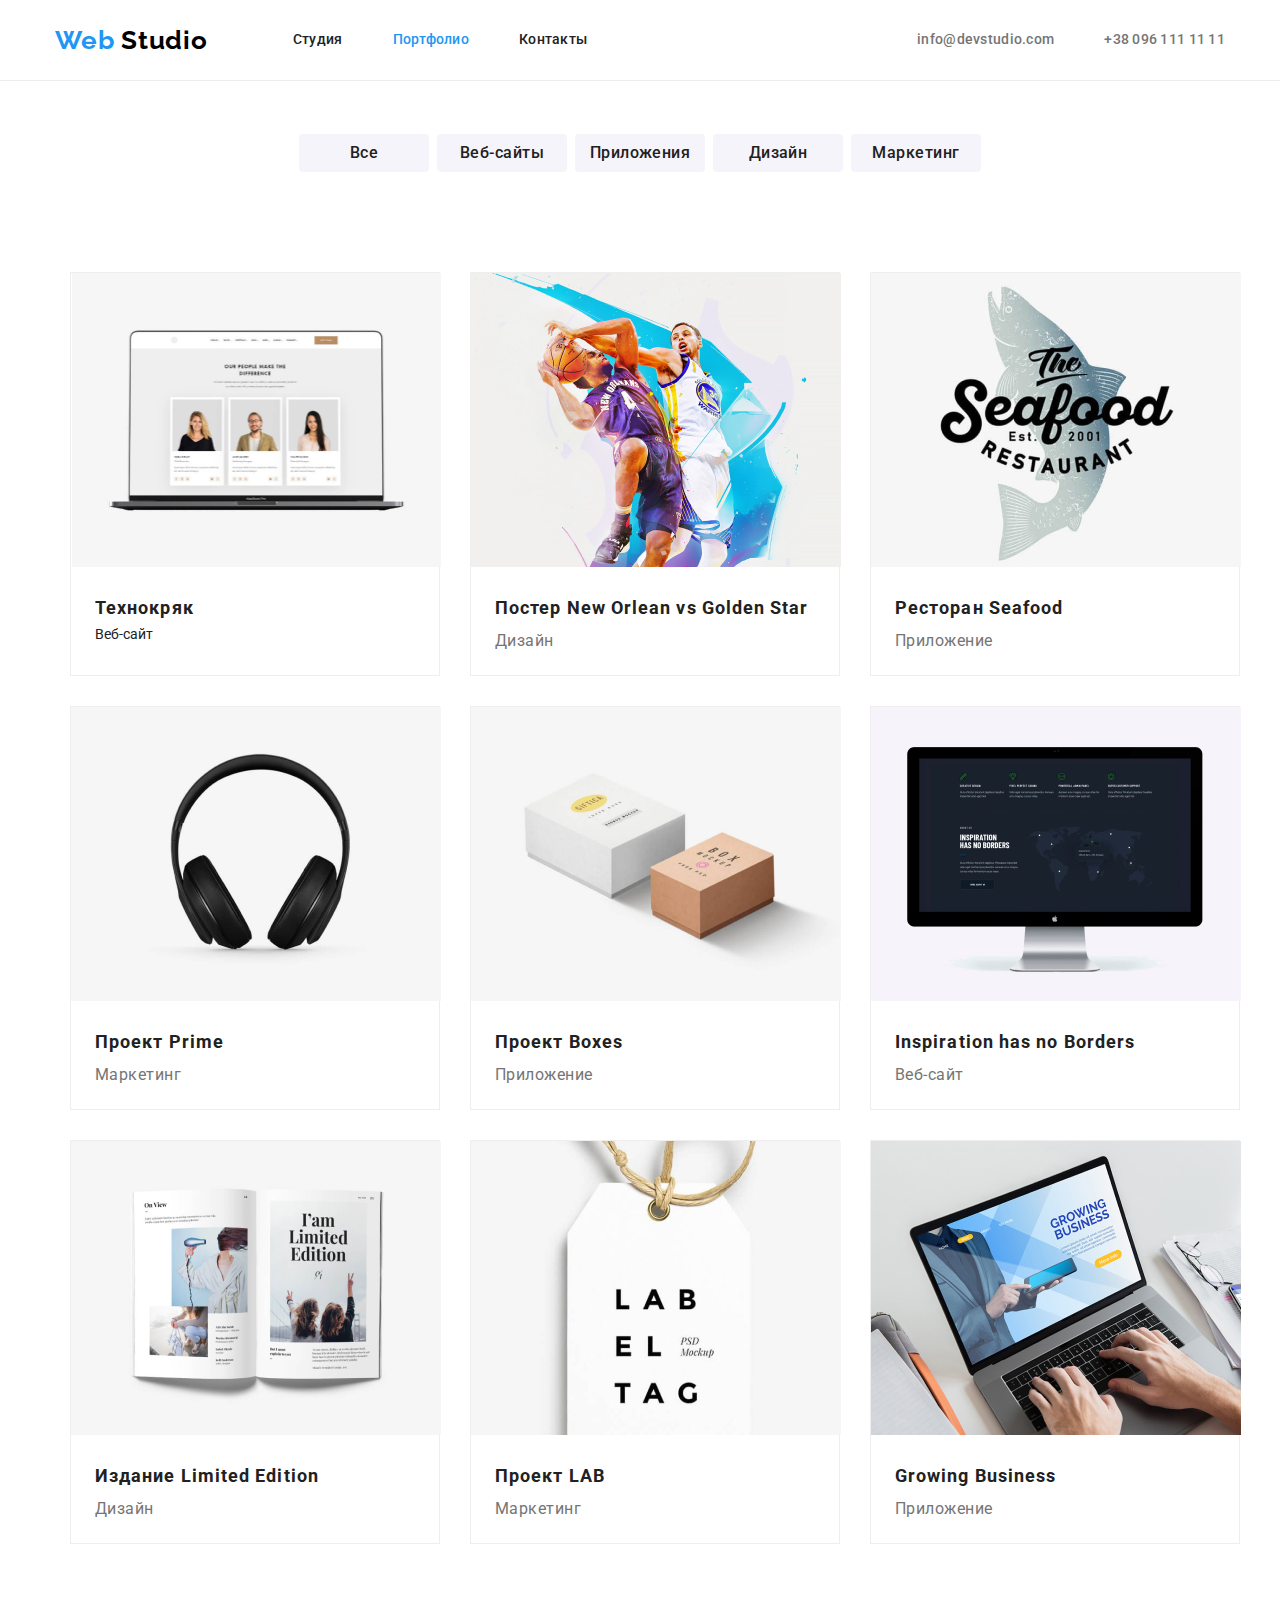
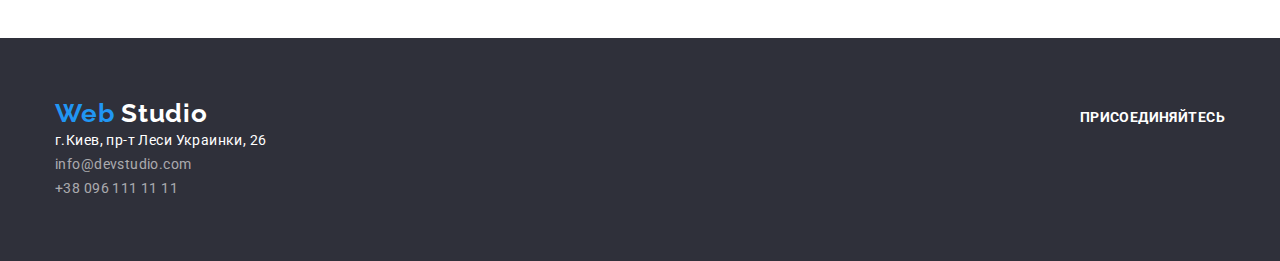
==== portfolio.html @ 9e7cd4e0 "Добавлены папки с картинками и стилями, документы нтмл, портфолио" ====
<!DOCTYPE html>
<html lang="ru">
  <head>
    <meta charset="UTF-8" />
    <meta name="viewport" content="width=device-width, initial-scale=1.0" />
    <title>Портфолио</title>
    <link
      href="https://fonts.googleapis.com/css2?family=Raleway:wght@700&family=Roboto:wght@400;500;700;900&display=swap"
      rel="stylesheet"
    />
    <link rel="stylesheet" href="./css/normalize.css" />
    <link rel="stylesheet" href="./css/styles.css" />
  </head>

  <body>
    <header class="section hedder-portfolio">
      <div class="container">
        <nav class="navigation">
          <a class="logo link" href="./index.html" aria-label="Логотип"
            ><span class="logo-element">Web</span> Studio</a
          >

          <ul class="navigation-list list">
            <li class="navigation-list-item">
              <a class="navigation-list-link link" href="index.html">Студия</a>
            </li>
            <li class="navigation-list-item">
              <a href="portfolio.html" class="navigation-list-link link current"
                >Портфолио</a
              >
            </li>
            <li class="navigation-list-item">
              <a class="navigation-list-link link" href="">Контакты</a>
            </li>
          </ul>
        </nav>
        <div class="hedder-utils">
          <address class="hedder-address-list link">
            <ul class="contact-list list">
              <li class="contact-list-item">
                <a class="contact-list-item-link link" href="info@devstudio.com"
                  >info@devstudio.com</a
                >
              </li>
              <li>
                <a class="contact-list-item-link link" href="tel:+380961111111"
                  >+38 096 111 11 11</a
                >
              </li>
            </ul>
          </address>
        </div>
      </div>
    </header>

    <main class="section">
      <!-------PORTFOLIO------>
      <section class="container main">
        <h2 hidden>Меню галереи</h2>
        <!---buttons--->
        <ul class="gallery-btn list">
          <li class="gallery-btn-items">
            <button class="gallery-btn-items-name" type="button">Все</button>
          </li>
          <li class="gallery-btn-items">
            <button class="gallery-btn-items-name" type="button">
              Веб-сайты
            </button>
          </li>
          <li class="gallery-btn-items">
            <button class="gallery-btn-items-name" type="button">
              Приложения
            </button>
          </li>
          <li class="gallery-btn-items">
            <button class="gallery-btn-items-name" type="button">Дизайн</button>
          </li>
          <li class="gallery-btn-items">
            <button class="gallery-btn-items-name" type="button">
              Маркетинг
            </button>
          </li>
        </ul>

        <!------GALLERY-------->
        <h1 class="projects" hidden>Галерея работ</h1>
        <!--<div class="container portfolio">-->
        <ul class="projects-list-container list">
          <li class="projects-list-item">
            <a class="projects-list-item-unit">
              <img
                class="progects-list-img"
                src="images/texnokriak.jpg"
                alt="Технокряк"
                width="370"
                height="294"
              />
              <div class="card">
                <h3 class="portfolio-subtitle">Технокряк</h3>
                <p class="portfolio-text" hidden>
                  Технокряк это современная площадка распространения
                  коронавируса. Компании используют эту платформу для цифрового
                  шпионажа и атак на защищённые сервера конкурентов
                </p>
                <p>Веб-сайт</p>
              </div>
            </a>
          </li>
          <li class="projects-list-item">
            <a class="projects-list-item-unit">
              <img
                class="progects-list-img"
                src="images/img.jpg"
                alt="постер спорт"
                width="370"
                height="294"
              />
              <div class="card">
                <h3 class="portfolio-subtitle">
                  Постер New Orlean vs Golden Star
                </h3>
                <p class="portfolio-text">Дизайн</p>
              </div>
            </a>
          </li>
          <li class="projects-list-item">
            <a class="projects-list-item-unit">
              <img
                class="progects-list-img"
                src="images/img1.jpg"
                alt="ресторан"
                width="370"
                height="294"
              />
              <div class="card">
                <h3 class="portfolio-subtitle">Ресторан Seafood</h3>
                <p class="portfolio-text">Приложение</p>
              </div>
            </a>
          </li>
          <li class="projects-list-item">
            <a class="projects-list-item-unit">
              <img
                class="progects-list-img"
                src="images/img2.jpg"
                alt="маркетинг"
                width="370"
                height="294"
              />
              <div class="card">
                <h3 class="portfolio-subtitle">Проект Prime</h3>
                <p class="portfolio-text">Маркетинг</p>
              </div>
            </a>
          </li>
          <li class="projects-list-item">
            <a class="projects-list-item-unit">
              <img
                class="progects-list-img"
                src="images/img3.jpg"
                alt="проект"
                width="370"
                height="294"
              />
              <div class="card">
                <h3 class="portfolio-subtitle">Проект Boxes</h3>
                <p class="portfolio-text">Приложение</p>
              </div>
            </a>
          </li>
          <li class="projects-list-item">
            <a class="projects-list-item-unit">
              <img
                class="progects-list-img"
                src="images/img4.jpg"
                alt="сайт"
                width="370"
                height="294"
              />
              <div class="card">
                <h3 class="portfolio-subtitle">Inspiration has no Borders</h3>
                <p class="portfolio-text">Веб-сайт</p>
              </div>
            </a>
          </li>
          <li class="projects-list-item">
            <a class="projects-list-item-unit">
              <img
                class="progects-list-img"
                src="images/img5.jpg"
                alt="книги"
                width="370"
                height="294"
              />
              <div class="card">
                <h3 class="portfolio-subtitle">Издание Limited Edition</h3>
                <p class="portfolio-text">Дизайн</p>
              </div>
            </a>
          </li>
          <li class="projects-list-item">
            <a class="projects-list-item-unit">
              <img
                class="progects-list-img"
                src="images/img6.jpg"
                alt="сайт"
                width="370"
                height="294"
              />
              <div class="card">
                <h3 class="portfolio-subtitle">Проект LAB</h3>
                <p class="portfolio-text">Маркетинг</p>
              </div>
            </a>
          </li>

          <li class="projects-list-item">
            <a class="projects-list-item-unit">
              <img
                class="progects-list-img"
                src="images/img7.jpg"
                alt="приложение"
                width="370"
                height="294"
              />
              <div class="card">
                <h3 class="portfolio-subtitle" lang="en">Growing Business</h3>
                <p class="portfolio-text">Приложение</p>
              </div>
            </a>
          </li>
        </ul>
        <!--</div>-->
      </section>
    </main>
    <!--Футтер-->
    <footer class="section footer">
      <div class="container footer">
        <div class="logo-footer">
          <a href="./index.html" class="logo-footer link"
            ><span class="logo-element">Web</span> Studio</a
          >

          <address>
            <ul class="list">
              <li>
                <a
                  class="footer-address list link"
                  href="https://goo.gl/maps/Evo48fE7rR9R8uGQ9"
                  target="_blank"
                  >г.Киев, пр-т Леси Украинки, 26</a
                >
              </li>

              <li>
                <a
                  class="footer-address-contact list link"
                  href="info@devstudio.com"
                  >info@devstudio.com</a
                >
              </li>

              <li>
                <a
                  class="footer-address-contact list link"
                  href="tel:+380961111111"
                  >+38 096 111 11 11</a
                >
              </li>
            </ul>
          </address>
        </div>
        <div>
          <b class="social-link">присоединяйтесь</b>
          <ul class="social-link-list link list">
            <li>
              <a href="" aria-label="иконка инстаграма"> </a>
            </li>
            <li>
              <a href="" aria-label="иконка твиттера"> </a>
            </li>
            <li>
              <a href="" aria-label="иконка фейсбука"> </a>
            </li>
            <li>
              <a href="" aria-label="иконка ликедина"> </a>
            </li>
          </ul>
        </div>
      </div>
    </footer>
  </body>
</html>
---- css/styles.css ----
:root {
  --main-font: 'Roboto', sans-serif;
  --secondery-font: 'Raleway', sans-serif;
  --title-light-theme-color: #212121;
  --title-dark-theme-color: #ffffff;
  --title-secondery-color: #757575;
  --accent-color: #2196f3;
}
html {
  box-sizing: border-box;
}
*,
*::before,
*::after {
  box-sizing: inherit;
  margin: 0px;
  padding: 0px;
}
body {
  background-color: var(--title-dark-theme-color);
  font-family: var(--main-font);
  font-style: normal;
  font-size: 14px;
  color: var(--title-light-theme-color);
}
.section {
  display: block;
  width: 100%;
  align-items: center;
}
.container {
  display: flex;
  width: 1200px;
  padding-left: 15px;
  padding-right: 15px;
  margin-left: auto;
  margin-right: auto;
  justify-content: space-between;
}

/* HEDDER */

.hedder {
  display: flex;
  align-items: center;
}
.hedder-utils {
  display: flex;
  align-items: center;
  justify-content: center;
}
.navigation {
  display: flex;
  align-items: center;
  margin-left: 0;
  margin-right: 0;
}
.navigation-list-link {
  padding-top: 32px;
  padding-bottom: 32px;
}
.logo {
  margin-right: 85px;
}
.navigation-list {
  display: flex;
  align-items: center;
}
.navigation-list-item:not(:last-child) {
  margin-right: 50px;
  align-items: center;
}
.logo.link {
  font-family: var(--secondery-font);
  font-style: normal;
  font-weight: 700;
  font-size: 26px;
  line-height: 1.19;
  /* identical to box height */
  letter-spacing: 0.03em;
  color: #000000;
}
.logo-element {
  font-family: var(--secondery-font);
  font-style: normal;
  font-weight: 700;
  font-size: 26px;
  line-height: 1.19;
  /* identical to box height */

  letter-spacing: 0.03em;
  color: var(--accent-color);
}
.navigation-list-link {
  font-weight: 500;
  font-size: 14px;
  line-height: 1.14;
  letter-spacing: 0.02em;
  color: var(--title-light-theme-color);
}
.navigation-list-link.current,
.navigation-list-link:hover,
.navigation-list-link:focus {
  color: var(--accent-color);
}
.link {
  text-decoration: none;
  display: block;
}
.list {
  list-style: none;
  padding: 0px;
  margin: 0px;
}

.contact-list-item-link {
  font-style: normal;
  font-weight: 500;
  font-size: 14px;
  line-height: 1.14;
  letter-spacing: 0.02em;

  color: var(--title-secondery-color);
}

.contact-list-item-link:hover,
.contact-list-item-link:focus {
  color: var(--accent-color);
}
.contact-list {
  display: flex;
  align-items: center;
  margin: 0;
  padding: 0;
}
.contact-list-item:not(:last-child) {
  margin-right: 50px;
}

/* HERRO SECTION */
.h1 {
  margin: 0;
}
.section-hero {
  display: block;
}
.main-hero-slider {
  display: block;
  background-color: rgba(47, 48, 58, 0.8);
  max-width: 100%;
  height: 600px;
  padding-top: 200px;
  padding-bottom: 200px;
  margin-left: 0;
  margin-right: 0;
}
.modal-btn {
  display: block;
  margin-left: auto;
  margin-right: auto;
  font-family: var(--main-font);
  font-weight: 700;
  font-size: 16px;
  line-height: 1.88;
  /* identical to box height, or 187% */
  align-items: center;
  text-align: center;
  letter-spacing: 0.06em;
  color: var(--title-dark-theme-color);
  background-color: var(--accent-color);
  width: 200px;
  height: 50px;
  background: #2196f3;
  box-shadow: 0px 4px 4px rgba(0, 0, 0, 0.15);
  border-radius: 4px;
}

.hero {
  display: block;
  margin-left: auto;
  margin-right: auto;
  margin-bottom: 30px;
  margin-top: 0px;
  width: 696px;
  height: 120px;
  text-align: center;
  font-weight: 900;
  font-size: 44px;
  line-height: 1.36;
  /* or 136% */
  letter-spacing: 0.06em;
  text-transform: uppercase;
  color: var(--title-dark-theme-color);
}

/* DESCRIPTION */
.container.main {
  display: flex;
  flex-direction: column;
}
.section.main {
  display: block;
  padding-top: 94px;
  padding-bottom: 94px;
}
.title-3 {
  display: inline-block;
  margin-bottom: 10px;
}
.title {
  font-weight: 700;
  font-size: 36px;
  line-height: 1.17;
  text-align: center;
  letter-spacing: 0.03em;
  color: var(--title-light-theme-color);
  margin-bottom: 50px;
  flex-wrap: wrap;
}
/*proverit class nije!!!!!!!!*/
.subtitle {
  display: flex;
  align-items: center;
  padding-top: 0px;
  padding-bottom: 0px;
}
.subtitle-work {
  display: flex;
}
.subtitle-work-item:not(:last-child) {
  margin-right: 30px;
}

.subtitle-work-item {
  display: block;
  background: #f5f4fa;
  border-radius: 4px;
}
.subtitle-box {
  display: flex;
  justify-content: center;
  align-items: center;
  width: 270px;
  height: 120px;
  background: #f5f4fa;
  border-radius: 4px;
  margin-right: 0px;
  margin-left: 0px;
  margin-bottom: 30px;
}
.img.displayed {
  display: block;
  width: 65.32px;
  height: 70px;
  margin: 0px;
}
.subtitle-work-h {
  font-weight: 700;
  font-size: 14px;
  line-height: 1.14;
  text-align: center;
  letter-spacing: 0.03em;
  text-transform: uppercase;
  color: var(--title-dark-theme-color);
}

.section-subtitle {
  padding-top: 94px;
  padding-bottom: 0px;
}
.section.team {
  padding-top: 94px;
  padding-bottom: 94px;
  background-color: #f5f4fa;
}
.container-team {
  display: flex;
  align-items: center;
}
.team {
  display: flex;
}
.team-mmbr {
  display: flex;
  flex-direction: column;
  box-shadow: 0px 1px 3px rgba(0, 0, 0, 0.12), 0px 1px 1px rgba(0, 0, 0, 0.14),
    0px 2px 1px rgba(0, 0, 0, 0.2);
  border-radius: 0px 0px 4px 4px;
}
.team-mmbr:not(:last-child) {
  margin-right: 30px;
}
.team-card {
  display: flex;
  flex-direction: column;
  padding-top: 30px;
  padding-bottom: 24px;
  background-color: var(--title-dark-theme-color);
}
.team-title {
  display: block;
  text-align: center;
  margin-bottom: 10px;
  font-weight: 500;
  font-size: 16px;
  line-height: 1.19;
  /* identical to box height */
  text-align: center;
  letter-spacing: 0.03em;
  color: var(--title-light-theme-color);
}
.team-subtitle {
  display: block;
  text-align: center;
  margin-bottom: 16px;
  font-weight: 400;
  font-size: 14px;
  line-height: 1.71;
  /* or 171% */
  letter-spacing: 0.03em;
  text-transform: none;
  color: var(--title-secondery-color);
}
.social-links {
  display: flex;
  align-items: center;
}

.team-subtitle {
  font-weight: 400;
  font-size: 16px;
  line-height: 1.19;
  /* identical to box height */
  text-align: center;
  letter-spacing: 0.03em;
  color: var(--title-secondery-color);
}
/* OUR CLIENT */
.client {
  display: flex;
  width: 1200px;
  padding-left: 15px;
  padding-right: 15px;
  margin-left: auto;
  margin-right: auto;
  justify-content: space-between;
}
/*.client-mark:hover,
.client-mark:focus {
  color: var(--accent-color);
}*/
.client-mark:not(:last-child) {
  margin-right: 30px;
}
.client-mark {
  display: flex;
  width: 170px;
  height: 90px;
  justify-content: center;
  align-items: center;
  border: 1px solid #afb1b8;
  border-radius: 4px;
}

/* Footter */
.section.footer {
  background-color: #2f303a;
}
.container.footer {
  padding-top: 60px;
  padding-bottom: 60px;
  align-items: baseline;
}
.logo-footer {
  font-family: var(--secondery-font);
  font-style: normal;
  font-weight: 700;
  font-size: 26px;
  line-height: 1.19;
  /* identical to box height */
  letter-spacing: 0.03em;
  color: var(--title-dark-theme-color);
}
.footer-address {
  font-family: var(--main-font);
  font-style: normal;
  font-weight: 400;
  font-size: 14px;
  line-height: 1.71;
  /* or 171% */
  letter-spacing: 0.03em;
  color: var(--title-dark-theme-color);
}
.footer-address-contact {
  font-family: var(--main-font);
  font-style: normal;
  font-weight: 400;
  font-size: 14px;
  line-height: 1.71;
  /* or 171% */
  letter-spacing: 0.03em;
  color: rgba(255, 255, 255, 0.6);
}
.social-link {
  font-family: var(--main-font);
  font-style: normal;
  font-weight: 700;
  font-size: 14px;
  line-height: 1.14;
  letter-spacing: 0.03em;
  text-transform: uppercase;
  color: var(--title-dark-theme-color);
}
/*-----------------------------------------------*/
/* ----------PORTFOLIO PAGE-----------*/
/*----MAIN----*/
.section.hedder-portfolio {
  border-bottom: 1px solid #ececec;
  margin-bottom: 53px;
}

.gallery-btn {
  display: flex;
  justify-content: center;
  align-items: center;
  padding-bottom: 50px;
}

.gallery-btn-items-name {
  display: block;
  margin-bottom: 50px;
  width: 130px;
  height: 38px;
  background: #f5f4fa;
  border-radius: 4px;
  border: 0px;
  font-weight: 500;
  font-size: 16px;
  line-height: 1.63;
  /* identical to box height, or 162% */
  text-align: center;
  letter-spacing: 0.03em;
  color: var(--title-light-theme-color);
}
.gallery-btn-items:not(:last-child) {
  margin-right: 8px;
}
.gallery-btn-items-name:hover,
.gallery-btn-items-name:focus {
  color: var(--title-dark-theme-color);
  background-color: var(--accent-color);
}
/*GALARY PORTFOLIO*/

.projects-list-container {
  display: flex;
  width: 1200px;
  padding-left: 15px;
  padding-right: 15px;
  padding-bottom: 94px;
  margin-left: auto;
  margin-right: auto;
  flex-wrap: wrap;
  /*formyla/3*/
}
.projects-list-item :hover,
.projects-list-item:focus {
  box-shadow: 0px 1px 1px rgba(0, 0, 0, 0.12), 0px 4px 4px rgba(0, 0, 0, 0.06),
    1px 4px 6px rgba(0, 0, 0, 0.16);
}
.projects-list-item {
  display: block;
  width: 370px;
  margin-right: 30px;
  margin-bottom: 30px;
  /*width: 370px;*/
  height: 404px;
  background: var(--title-dark-theme-color);
  border: 1px solid #eeeeee;
}
.projects-list-item:nth-last-child(-n + 3) {
  margin-bottom: 0px;
}
.projects-list-item:nth-child(3n) {
  margin-right: 0px;
}
.projects-list-item-unit {
  display: block;
}
.card {
  display: block;
  padding-right: 24px;
  padding-bottom: 20px;
  padding-left: 24px;
  padding-top: 20px;
}
.progects-list-img {
  display: inline-block;
  margin-right: 0px;
}
.portfolio-subtitle {
  display: block;
  font-weight: 700;
  font-size: 18px;
  line-height: 2;
  /* identical to box height, or 200% */
  letter-spacing: 0.06em;
  color: var(--title-light-theme-color);
}
.portfolio-text {
  font-weight: 400;
  font-size: 16px;
  line-height: 1.88;
  /* identical to box height, or 187% */
  letter-spacing: 0.03em;
  color: var(--title-secondery-color);
}
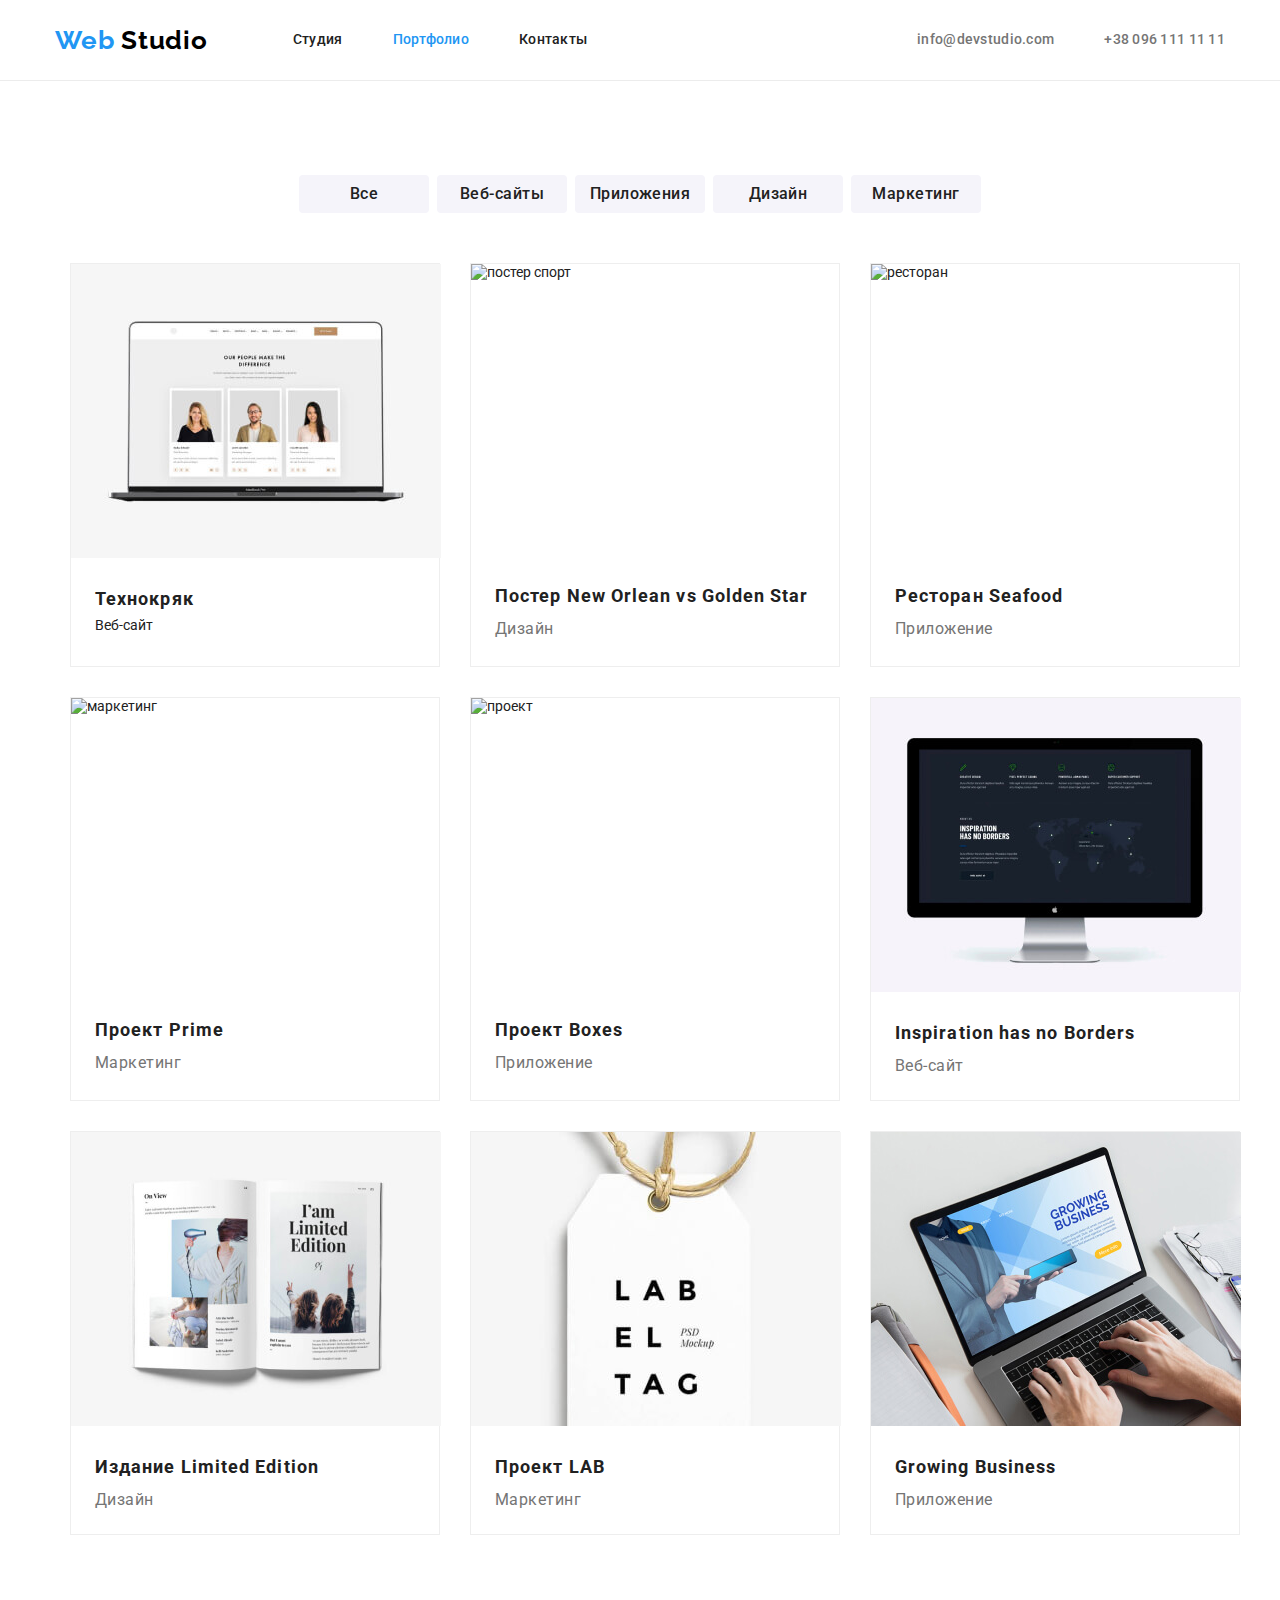
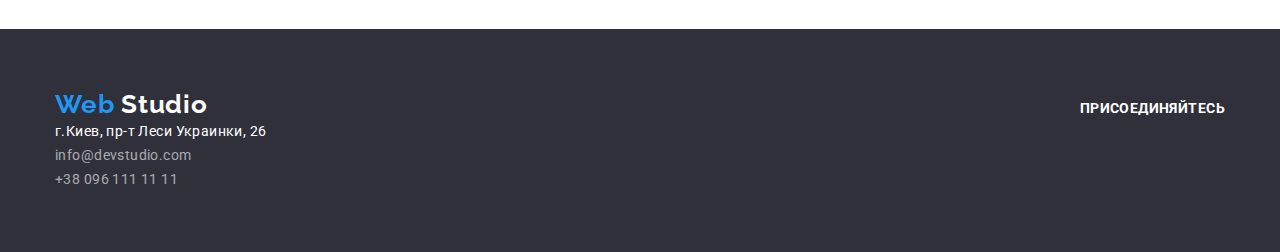
==== commit b4120e96: "Добавлен спрайтсвг" ====
--- a/portfolio.html
+++ b/portfolio.html
@@ -90,7 +90,7 @@
             <a class="projects-list-item-unit">
               <img
                 class="progects-list-img"
-                src="images/texnokriak.jpg"
+                src="images/img8.jpg"
                 alt="Технокряк"
                 width="370"
                 height="294"
@@ -110,7 +110,7 @@
             <a class="projects-list-item-unit">
               <img
                 class="progects-list-img"
-                src="images/img.jpg"
+                src="images/img7.jpg"
                 alt="постер спорт"
                 width="370"
                 height="294"
@@ -127,7 +127,7 @@
             <a class="projects-list-item-unit">
               <img
                 class="progects-list-img"
-                src="images/img1.jpg"
+                src="images/img6.jpg"
                 alt="ресторан"
                 width="370"
                 height="294"
@@ -142,7 +142,7 @@
             <a class="projects-list-item-unit">
               <img
                 class="progects-list-img"
-                src="images/img2.jpg"
+                src="images/img5.jpg"
                 alt="маркетинг"
                 width="370"
                 height="294"
@@ -157,7 +157,7 @@
             <a class="projects-list-item-unit">
               <img
                 class="progects-list-img"
-                src="images/img3.jpg"
+                src="images/img4.jpg"
                 alt="проект"
                 width="370"
                 height="294"
@@ -172,7 +172,7 @@
             <a class="projects-list-item-unit">
               <img
                 class="progects-list-img"
-                src="images/img4.jpg"
+                src="images/img3.jpg"
                 alt="сайт"
                 width="370"
                 height="294"
@@ -187,7 +187,7 @@
             <a class="projects-list-item-unit">
               <img
                 class="progects-list-img"
-                src="images/img5.jpg"
+                src="images/img2.jpg"
                 alt="книги"
                 width="370"
                 height="294"
@@ -202,7 +202,7 @@
             <a class="projects-list-item-unit">
               <img
                 class="progects-list-img"
-                src="images/img6.jpg"
+                src="images/img1.jpg"
                 alt="сайт"
                 width="370"
                 height="294"
@@ -218,7 +218,7 @@
             <a class="projects-list-item-unit">
               <img
                 class="progects-list-img"
-                src="images/img7.jpg"
+                src="images/img.jpg"
                 alt="приложение"
                 width="370"
                 height="294"
--- a/css/styles.css
+++ b/css/styles.css
@@ -114,6 +114,7 @@
 }
 
 .contact-list-item-link {
+  display: block;
   font-style: normal;
   font-weight: 500;
   font-size: 14px;
@@ -127,11 +128,26 @@
 .contact-list-item-link:focus {
   color: var(--accent-color);
 }
+/*.contact-list-item {
+  display: flex;
+}*/
+.envelope-hedder {
+  display: block;
+  color: var(--title-secondery-color);
+}
+.smartphone {
+  display: block;
+  color: var(--title-secondery-color);
+}
 .contact-list {
   display: flex;
   align-items: center;
+  justify-content: center;
   margin: 0;
   padding: 0;
+}
+.contact-list::before {
+  content: '';
 }
 .contact-list-item:not(:last-child) {
   margin-right: 50px;
@@ -146,7 +162,12 @@
 }
 .main-hero-slider {
   display: block;
-  background-color: rgba(47, 48, 58, 0.8);
+  background-image: linear-gradient(
+      to bottom,
+      rgba(47, 48, 58, 0.4),
+      rgba(47, 48, 58, 0.4)
+    ),
+    url(../images/hero.jpg);
   max-width: 100%;
   height: 600px;
   padding-top: 200px;
@@ -217,12 +238,17 @@
   margin-bottom: 50px;
   flex-wrap: wrap;
 }
-/*proverit class nije!!!!!!!!*/
 .subtitle {
   display: flex;
   align-items: center;
   padding-top: 0px;
   padding-bottom: 0px;
+}
+.subtitle-item {
+  display: block;
+}
+.subtitle-item:not(:last-child) {
+  margin-right: 30px;
 }
 .subtitle-work {
   display: flex;
@@ -248,12 +274,9 @@
   margin-left: 0px;
   margin-bottom: 30px;
 }
-.img.displayed {
-  display: block;
-  width: 65.32px;
-  height: 70px;
-  margin: 0px;
-}
+/*.displayed {
+  display: block;
+}*/
 .subtitle-work-h {
   font-weight: 700;
   font-size: 14px;
@@ -321,9 +344,17 @@
   text-transform: none;
   color: var(--title-secondery-color);
 }
-.social-links {
-  display: flex;
-  align-items: center;
+.team-social-links {
+  display: flex;
+  align-items: center;
+  width: 270px;
+  height: 44px;
+  padding-bottom: 30px;
+  padding-left: 32px;
+  padding-right: 30px;
+}
+.team-social-links:not(:last-child) {
+  margin-right: 10px;
 }
 
 .team-subtitle {
@@ -416,19 +447,19 @@
 /*----MAIN----*/
 .section.hedder-portfolio {
   border-bottom: 1px solid #ececec;
-  margin-bottom: 53px;
 }
 
 .gallery-btn {
   display: flex;
   justify-content: center;
   align-items: center;
+  padding-top: 94px;
   padding-bottom: 50px;
 }
-
+.gallery-btn-items {
+}
 .gallery-btn-items-name {
   display: block;
-  margin-bottom: 50px;
   width: 130px;
   height: 38px;
   background: #f5f4fa;
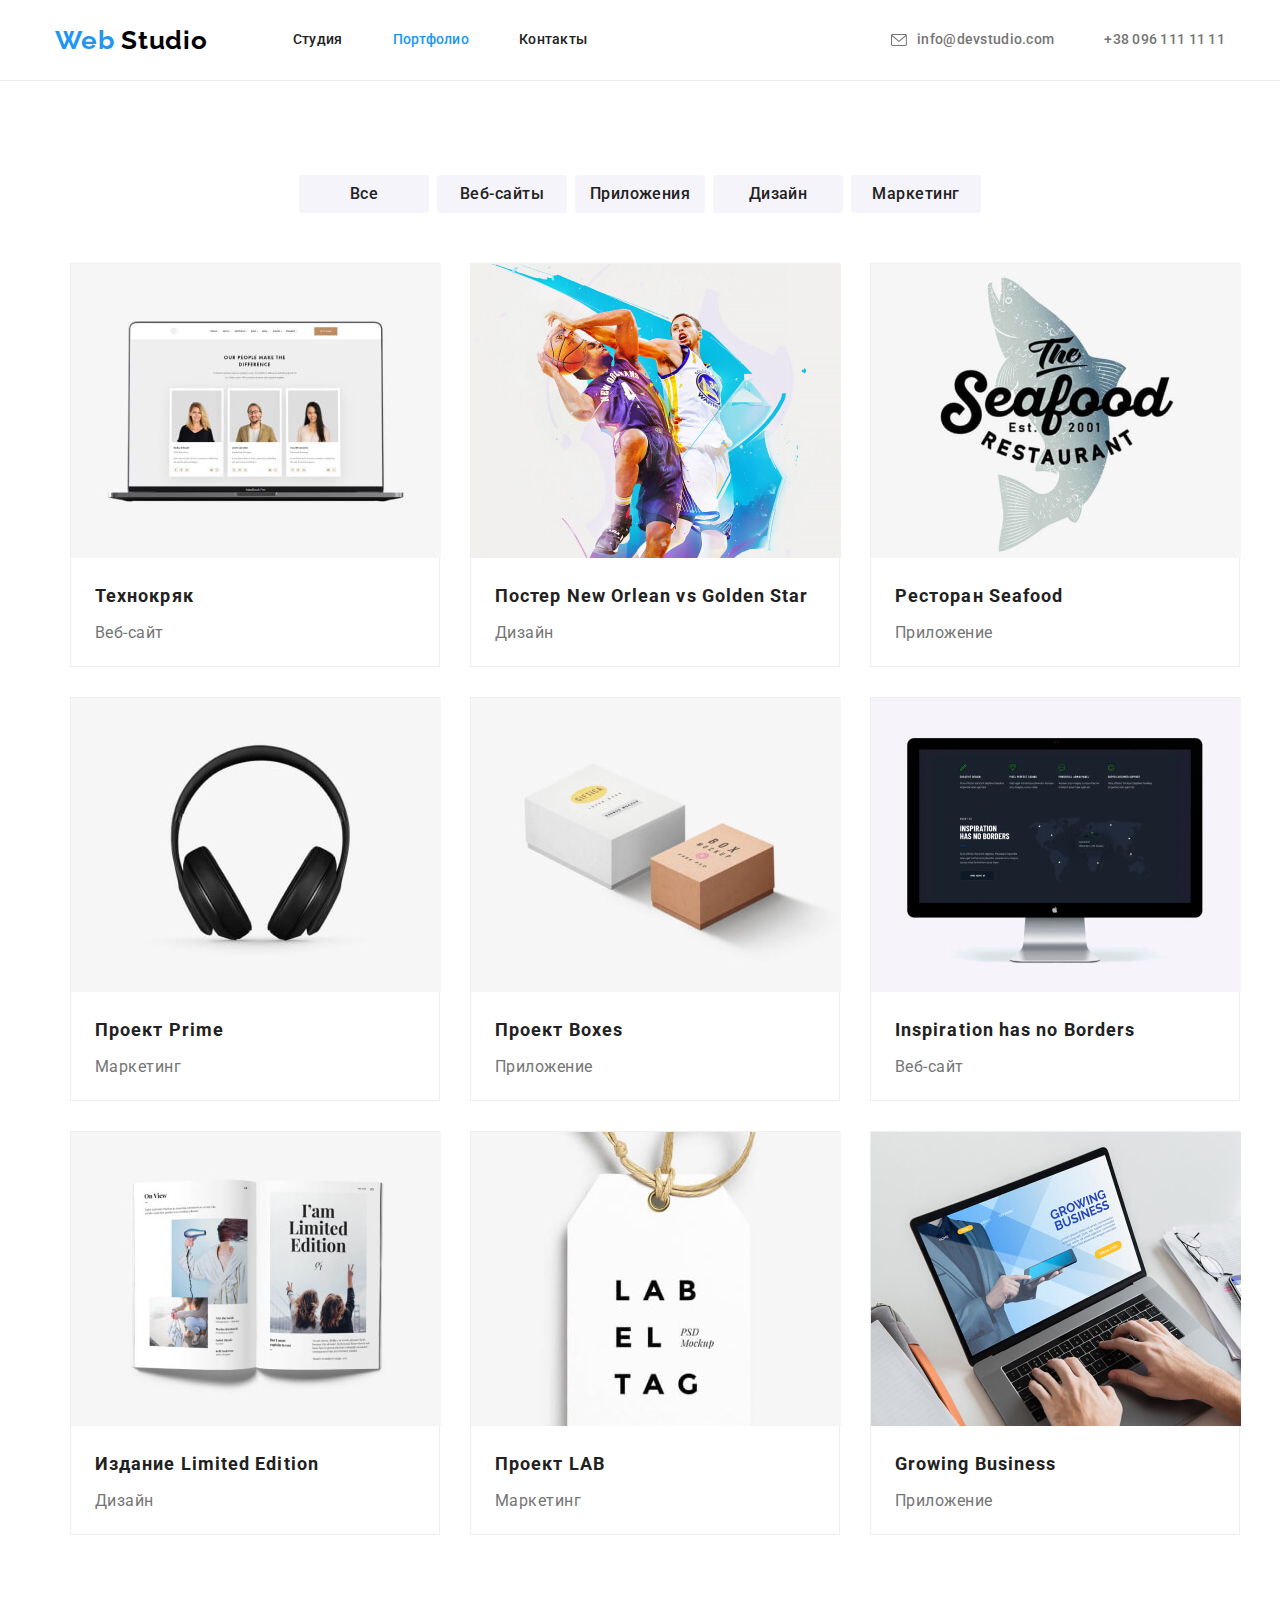
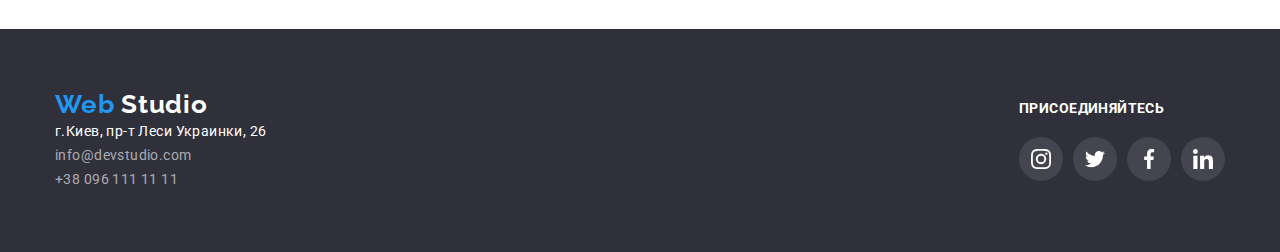
==== commit beadeb7e: "Исправлен ховер карточек портфолио, добавлены иконки соцсетей команды и футтера" ====
--- a/portfolio.html
+++ b/portfolio.html
@@ -34,22 +34,27 @@
             </li>
           </ul>
         </nav>
-        <div class="hedder-utils">
-          <address class="hedder-address-list link">
-            <ul class="contact-list list">
-              <li class="contact-list-item">
-                <a class="contact-list-item-link link" href="info@devstudio.com"
-                  >info@devstudio.com</a
-                >
-              </li>
-              <li>
-                <a class="contact-list-item-link link" href="tel:+380961111111"
-                  >+38 096 111 11 11</a
-                >
-              </li>
-            </ul>
-          </address>
-        </div>
+
+        <address class="hedder-utils">
+          <ul class="contact-list list">
+            <li class="contact-list-item">
+              <a class="contact-list-item-link link" href="info@devstudio.com"
+                ><svg class="envelope-hedder" width="16" height="12">
+                  <use href="./images/sprite.svg#icon-envelope-1"></use></svg
+                >info@devstudio.com</a
+              >
+            </li>
+            <li class="contact-list-item">
+              <a class="contact-list-item-link link" href="tel:+380961111111"
+                ><svg class="smartphone" width="10" height="16">
+                  <use
+                    href="./images/sprite2.svg#icone-smartphone-1"
+                  ></use></svg
+                >+38 096 111 11 11</a
+              >
+            </li>
+          </ul>
+        </address>
       </div>
     </header>
 
@@ -97,12 +102,7 @@
               />
               <div class="card">
                 <h3 class="portfolio-subtitle">Технокряк</h3>
-                <p class="portfolio-text" hidden>
-                  Технокряк это современная площадка распространения
-                  коронавируса. Компании используют эту платформу для цифрового
-                  шпионажа и атак на защищённые сервера конкурентов
-                </p>
-                <p>Веб-сайт</p>
+                <p class="portfolio-text">Веб-сайт</p>
               </div>
             </a>
           </li>
@@ -233,7 +233,9 @@
         <!--</div>-->
       </section>
     </main>
+
     <!--Футтер-->
+
     <footer class="section footer">
       <div class="container footer">
         <div class="logo-footer">
@@ -272,18 +274,66 @@
         </div>
         <div>
           <b class="social-link">присоединяйтесь</b>
-          <ul class="social-link-list link list">
-            <li>
-              <a href="" aria-label="иконка инстаграма"> </a>
-            </li>
-            <li>
-              <a href="" aria-label="иконка твиттера"> </a>
-            </li>
-            <li>
-              <a href="" aria-label="иконка фейсбука"> </a>
-            </li>
-            <li>
-              <a href="" aria-label="иконка ликедина"> </a>
+          <ul class="social-link-list-fotter link list">
+            <li class="social-link-list-mark-fotter">
+              <a
+                class="social-link-list-mark-fotter-logo"
+                href=""
+                aria-label="иконка инстаграма"
+              >
+                <svg
+                  class="social-link-list-mark-fotter-svg"
+                  width="20"
+                  height="20"
+                >
+                  <use href="./images/sprite.svg#icon-instagram-2-1"></use>
+                </svg>
+              </a>
+            </li>
+            <li class="social-link-list-mark-fotter">
+              <a
+                class="social-link-list-mark-fotter-logo"
+                href=""
+                aria-label="иконка твиттера"
+              >
+                <svg
+                  class="social-link-list-mark-fotter-svg"
+                  width="20"
+                  height="20"
+                >
+                  <use href="./images/sprite.svg#icon-twitter-1-1"></use>
+                </svg>
+              </a>
+            </li>
+            <li class="social-link-list-mark-fotter">
+              <a
+                class="social-link-list-mark-fotter-logo"
+                href=""
+                aria-label="иконка фейсбука"
+              >
+                <svg
+                  class="social-link-list-mark-fotter-svg"
+                  width="20"
+                  height="20"
+                >
+                  <use href="./images/sprite.svg#icon-facebook-1-1"></use>
+                </svg>
+              </a>
+            </li>
+            <li class="social-link-list-mark-fotter">
+              <a
+                class="social-link-list-mark-fotter-logo"
+                href=""
+                aria-label="иконка ликедина"
+              >
+                <svg
+                  class="social-link-list-mark-fotter-svg"
+                  width="20"
+                  height="20"
+                >
+                  <use href="./images/sprite.svg#icon-linkedin-1-1"></use>
+                </svg>
+              </a>
             </li>
           </ul>
         </div>
--- a/css/styles.css
+++ b/css/styles.css
@@ -44,11 +44,6 @@
   display: flex;
   align-items: center;
 }
-.hedder-utils {
-  display: flex;
-  align-items: center;
-  justify-content: center;
-}
 .navigation {
   display: flex;
   align-items: center;
@@ -112,7 +107,18 @@
   padding: 0px;
   margin: 0px;
 }
-
+.hedder-utils {
+  display: flex;
+  box-sizing: border-box;
+
+  margin-left: 0;
+  margin-right: 0;
+}
+.contact-list {
+  display: flex;
+  align-items: center;
+  justify-content: center;
+}
 .contact-list-item-link {
   display: block;
   font-style: normal;
@@ -128,29 +134,33 @@
 .contact-list-item-link:focus {
   color: var(--accent-color);
 }
-/*.contact-list-item {
-  display: flex;
-}*/
+.contact-list-item-link {
+  display: flex;
+  justify-items: center;
+  align-items: center;
+}
+
+.contact-list-item {
+  display: flex;
+  justify-items: center;
+  align-items: center;
+}
 .envelope-hedder {
   display: block;
-  color: var(--title-secondery-color);
+  padding: 0px;
+  margin-right: 10px;
+  fill: var(--title-secondery-color);
+  fill: currentColor;
 }
 .smartphone {
   display: block;
-  color: var(--title-secondery-color);
-}
-.contact-list {
-  display: flex;
-  align-items: center;
-  justify-content: center;
-  margin: 0;
-  padding: 0;
-}
-.contact-list::before {
-  content: '';
-}
+  margin-right: 10px;
+  fill: var(--title-secondery-color);
+  fill: currentColor;
+}
+
 .contact-list-item:not(:last-child) {
-  margin-right: 50px;
+  margin-right: 30px;
 }
 
 /* HERRO SECTION */
@@ -256,11 +266,12 @@
 .subtitle-work-item:not(:last-child) {
   margin-right: 30px;
 }
-
+.subtitle-work-item-foto {
+  display: block;
+  margin-bottom: 0px;
+}
 .subtitle-work-item {
   display: block;
-  background: #f5f4fa;
-  border-radius: 4px;
 }
 .subtitle-box {
   display: flex;
@@ -277,7 +288,7 @@
 /*.displayed {
   display: block;
 }*/
-.subtitle-work-h {
+/*.subtitle-work-h {
   font-weight: 700;
   font-size: 14px;
   line-height: 1.14;
@@ -285,7 +296,7 @@
   letter-spacing: 0.03em;
   text-transform: uppercase;
   color: var(--title-dark-theme-color);
-}
+}*/
 
 .section-subtitle {
   padding-top: 94px;
@@ -344,12 +355,43 @@
   text-transform: none;
   color: var(--title-secondery-color);
 }
+.social-links-logo {
+  display: block;
+  text-align: center;
+  width: 20px;
+  height: 20px;
+  fill: #afb1b8;
+  /*fill: currentColor;*/
+}
+.team-social-links-unit:hover,
+.team-social-links-unit:focus {
+  /*fill: var(--title-dark-theme-color);*/
+  background-color: var(--accent-color);
+  color: var(--title-dark-theme-color);
+}
+.team-social-links-unit {
+  display: flex;
+  justify-content: center;
+  align-items: center;
+  width: 44px;
+  height: 44px;
+  border-radius: 50%;
+}
+.team-social-links-items {
+  display: flex;
+  justify-content: center;
+  align-items: center;
+}
+.team-social-links-items:not(:last-child) {
+  margin-right: 10px;
+}
 .team-social-links {
   display: flex;
+  justify-content: center;
   align-items: center;
   width: 270px;
   height: 44px;
-  padding-bottom: 30px;
+  /*padding-bottom: 30px;*/
   padding-left: 32px;
   padding-right: 30px;
 }
@@ -376,21 +418,28 @@
   margin-right: auto;
   justify-content: space-between;
 }
-/*.client-mark:hover,
-.client-mark:focus {
-  color: var(--accent-color);
-}*/
 .client-mark:not(:last-child) {
   margin-right: 30px;
 }
-.client-mark {
+.client-mark-logo {
   display: flex;
   width: 170px;
   height: 90px;
-  justify-content: center;
-  align-items: center;
+  box-sizing: border-box;
+  justify-content: center;
+  align-items: center;
+  color: #afb1b8;
   border: 1px solid #afb1b8;
   border-radius: 4px;
+}
+.client-mark-logo-svg {
+  fill: #afb1b8;
+  fill: currentColor;
+}
+.client-mark-logo:hover,
+.client-mark-logo:focus {
+  border-color: var(--accent-color);
+  color: var(--accent-color);
 }
 
 /* Footter */
@@ -411,6 +460,8 @@
   /* identical to box height */
   letter-spacing: 0.03em;
   color: var(--title-dark-theme-color);
+  display: block;
+  margin-right: 70px;
 }
 .footer-address {
   font-family: var(--main-font);
@@ -441,6 +492,39 @@
   letter-spacing: 0.03em;
   text-transform: uppercase;
   color: var(--title-dark-theme-color);
+  display: block;
+  margin-bottom: 20px;
+}
+.social-link-list-fotter {
+  display: flex;
+  justify-content: center;
+  align-items: center;
+}
+.social-link-list-mark-fotter {
+  display: flex;
+  justify-content: center;
+  align-items: center;
+}
+.social-link-list-mark-fotter:not(:last-child) {
+  margin-right: 10px;
+}
+.social-link-list-mark-fotter-svg {
+  display: block;
+  text-align: center;
+  fill: #ffffff;
+}
+.social-link-list-mark-fotter-logo {
+  display: flex;
+  justify-content: center;
+  align-items: center;
+  width: 44px;
+  height: 44px;
+  border-radius: 50%;
+  background-color: rgba(255, 255, 255, 0.1);
+}
+.social-link-list-mark-fotter-logo:focus,
+.social-link-list-mark-fotter-logo:hover {
+  background-color: var(--accent-color);
 }
 /*-----------------------------------------------*/
 /* ----------PORTFOLIO PAGE-----------*/
@@ -494,8 +578,8 @@
   flex-wrap: wrap;
   /*formyla/3*/
 }
-.projects-list-item :hover,
-.projects-list-item:focus {
+.projects-list-item-unit:hover,
+.projects-list-item-unit:focus {
   box-shadow: 0px 1px 1px rgba(0, 0, 0, 0.12), 0px 4px 4px rgba(0, 0, 0, 0.06),
     1px 4px 6px rgba(0, 0, 0, 0.16);
 }
@@ -504,7 +588,6 @@
   width: 370px;
   margin-right: 30px;
   margin-bottom: 30px;
-  /*width: 370px;*/
   height: 404px;
   background: var(--title-dark-theme-color);
   border: 1px solid #eeeeee;
@@ -526,7 +609,7 @@
   padding-top: 20px;
 }
 .progects-list-img {
-  display: inline-block;
+  display: block;
   margin-right: 0px;
 }
 .portfolio-subtitle {
@@ -537,6 +620,7 @@
   /* identical to box height, or 200% */
   letter-spacing: 0.06em;
   color: var(--title-light-theme-color);
+  margin-bottom: 4px;
 }
 .portfolio-text {
   font-weight: 400;
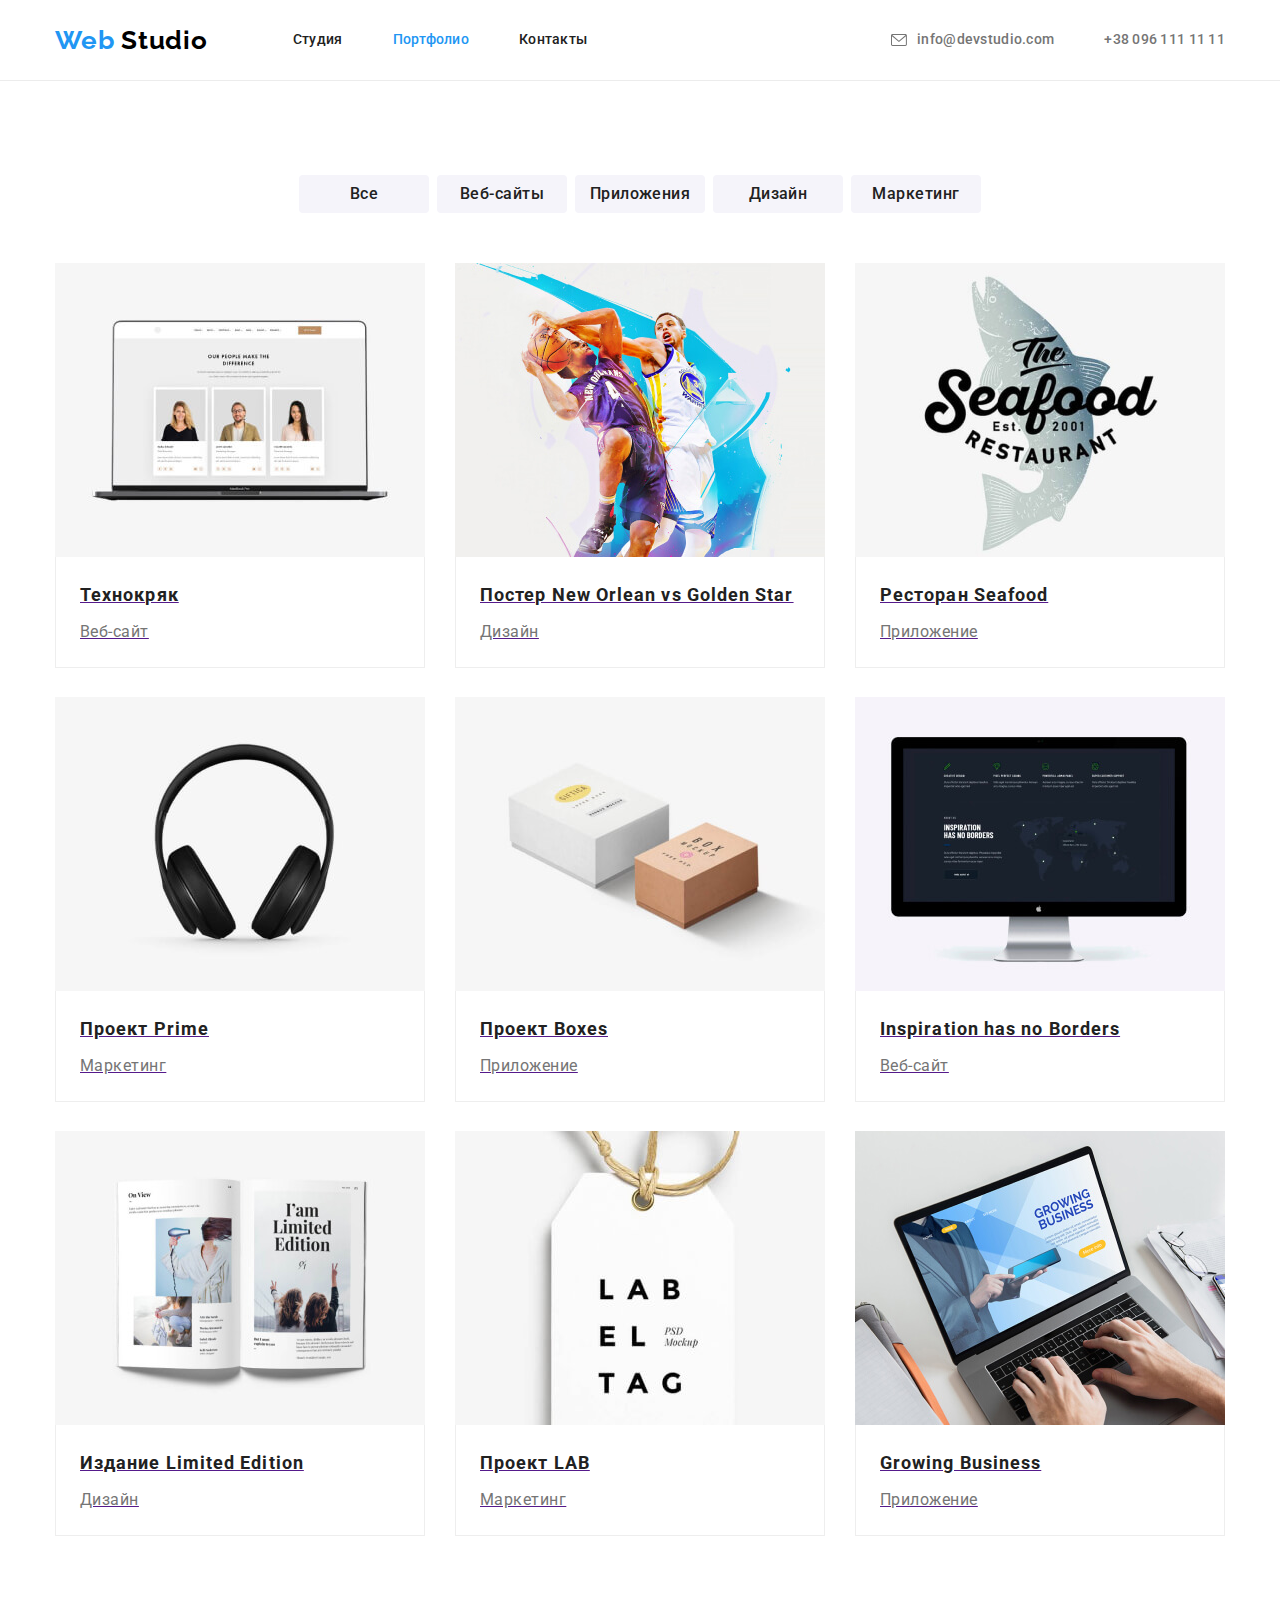
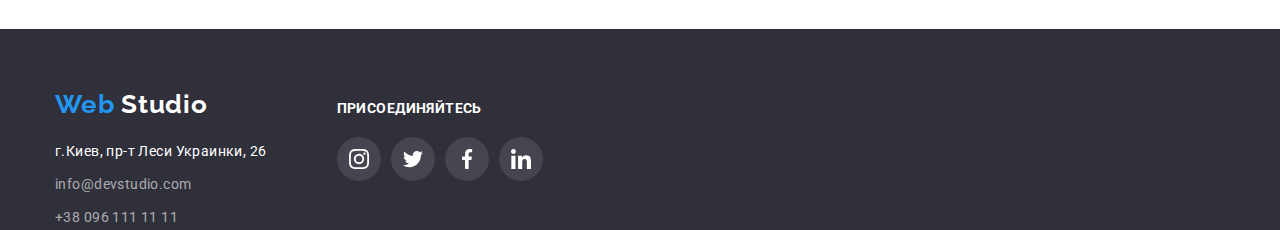
==== commit 90d252d8: "Добавлены тени кнопкам портфолио, ховер и фокус заданым элементам, исправлен спрайт" ====
--- a/portfolio.html
+++ b/portfolio.html
@@ -58,213 +58,216 @@
       </div>
     </header>
 
-    <main class="section">
+    <main class="main">
       <!-------PORTFOLIO------>
-      <section class="container main">
-        <h2 hidden>Меню галереи</h2>
-        <!---buttons--->
-        <ul class="gallery-btn list">
-          <li class="gallery-btn-items">
-            <button class="gallery-btn-items-name" type="button">Все</button>
-          </li>
-          <li class="gallery-btn-items">
-            <button class="gallery-btn-items-name" type="button">
-              Веб-сайты
-            </button>
-          </li>
-          <li class="gallery-btn-items">
-            <button class="gallery-btn-items-name" type="button">
-              Приложения
-            </button>
-          </li>
-          <li class="gallery-btn-items">
-            <button class="gallery-btn-items-name" type="button">Дизайн</button>
-          </li>
-          <li class="gallery-btn-items">
-            <button class="gallery-btn-items-name" type="button">
-              Маркетинг
-            </button>
-          </li>
-        </ul>
-
-        <!------GALLERY-------->
-        <h1 class="projects" hidden>Галерея работ</h1>
-        <!--<div class="container portfolio">-->
-        <ul class="projects-list-container list">
-          <li class="projects-list-item">
-            <a class="projects-list-item-unit">
-              <img
-                class="progects-list-img"
-                src="images/img8.jpg"
-                alt="Технокряк"
-                width="370"
-                height="294"
-              />
-              <div class="card">
-                <h3 class="portfolio-subtitle">Технокряк</h3>
-                <p class="portfolio-text">Веб-сайт</p>
-              </div>
-            </a>
-          </li>
-          <li class="projects-list-item">
-            <a class="projects-list-item-unit">
-              <img
-                class="progects-list-img"
-                src="images/img7.jpg"
-                alt="постер спорт"
-                width="370"
-                height="294"
-              />
-              <div class="card">
-                <h3 class="portfolio-subtitle">
-                  Постер New Orlean vs Golden Star
-                </h3>
-                <p class="portfolio-text">Дизайн</p>
-              </div>
-            </a>
-          </li>
-          <li class="projects-list-item">
-            <a class="projects-list-item-unit">
-              <img
-                class="progects-list-img"
-                src="images/img6.jpg"
-                alt="ресторан"
-                width="370"
-                height="294"
-              />
-              <div class="card">
-                <h3 class="portfolio-subtitle">Ресторан Seafood</h3>
-                <p class="portfolio-text">Приложение</p>
-              </div>
-            </a>
-          </li>
-          <li class="projects-list-item">
-            <a class="projects-list-item-unit">
-              <img
-                class="progects-list-img"
-                src="images/img5.jpg"
-                alt="маркетинг"
-                width="370"
-                height="294"
-              />
-              <div class="card">
-                <h3 class="portfolio-subtitle">Проект Prime</h3>
-                <p class="portfolio-text">Маркетинг</p>
-              </div>
-            </a>
-          </li>
-          <li class="projects-list-item">
-            <a class="projects-list-item-unit">
-              <img
-                class="progects-list-img"
-                src="images/img4.jpg"
-                alt="проект"
-                width="370"
-                height="294"
-              />
-              <div class="card">
-                <h3 class="portfolio-subtitle">Проект Boxes</h3>
-                <p class="portfolio-text">Приложение</p>
-              </div>
-            </a>
-          </li>
-          <li class="projects-list-item">
-            <a class="projects-list-item-unit">
-              <img
-                class="progects-list-img"
-                src="images/img3.jpg"
-                alt="сайт"
-                width="370"
-                height="294"
-              />
-              <div class="card">
-                <h3 class="portfolio-subtitle">Inspiration has no Borders</h3>
-                <p class="portfolio-text">Веб-сайт</p>
-              </div>
-            </a>
-          </li>
-          <li class="projects-list-item">
-            <a class="projects-list-item-unit">
-              <img
-                class="progects-list-img"
-                src="images/img2.jpg"
-                alt="книги"
-                width="370"
-                height="294"
-              />
-              <div class="card">
-                <h3 class="portfolio-subtitle">Издание Limited Edition</h3>
-                <p class="portfolio-text">Дизайн</p>
-              </div>
-            </a>
-          </li>
-          <li class="projects-list-item">
-            <a class="projects-list-item-unit">
-              <img
-                class="progects-list-img"
-                src="images/img1.jpg"
-                alt="сайт"
-                width="370"
-                height="294"
-              />
-              <div class="card">
-                <h3 class="portfolio-subtitle">Проект LAB</h3>
-                <p class="portfolio-text">Маркетинг</p>
-              </div>
-            </a>
-          </li>
-
-          <li class="projects-list-item">
-            <a class="projects-list-item-unit">
-              <img
-                class="progects-list-img"
-                src="images/img.jpg"
-                alt="приложение"
-                width="370"
-                height="294"
-              />
-              <div class="card">
-                <h3 class="portfolio-subtitle" lang="en">Growing Business</h3>
-                <p class="portfolio-text">Приложение</p>
-              </div>
-            </a>
-          </li>
-        </ul>
-        <!--</div>-->
+      <section class="section">
+        <div class="container main">
+          <h2 hidden>Меню галереи</h2>
+          <!---buttons--->
+          <ul class="gallery-btn list">
+            <li class="gallery-btn-items">
+              <button class="gallery-btn-items-name" type="button">Все</button>
+            </li>
+            <li class="gallery-btn-items">
+              <button class="gallery-btn-items-name" type="button">
+                Веб-сайты
+              </button>
+            </li>
+            <li class="gallery-btn-items">
+              <button class="gallery-btn-items-name" type="button">
+                Приложения
+              </button>
+            </li>
+            <li class="gallery-btn-items">
+              <button class="gallery-btn-items-name" type="button">
+                Дизайн
+              </button>
+            </li>
+            <li class="gallery-btn-items">
+              <button class="gallery-btn-items-name" type="button">
+                Маркетинг
+              </button>
+            </li>
+          </ul>
+
+          <!------GALLERY-------->
+          <h1 class="projects" hidden>Галерея работ</h1>
+          <!--<div class="container portfolio">-->
+          <ul class="projects-list-container list">
+            <li class="projects-list-item">
+              <a class="projects-list-item-unit" href="">
+                <img
+                  class="progects-list-img"
+                  src="images/img8.jpg"
+                  alt="Технокряк"
+                  width="370"
+                  height="294"
+                />
+                <div class="card">
+                  <h3 class="portfolio-subtitle">Технокряк</h3>
+                  <p class="portfolio-text">Веб-сайт</p>
+                </div>
+              </a>
+            </li>
+            <li class="projects-list-item">
+              <a class="projects-list-item-unit" href="">
+                <img
+                  class="progects-list-img"
+                  src="images/img7.jpg"
+                  alt="постер спорт"
+                  width="370"
+                  height="294"
+                />
+                <div class="card">
+                  <h3 class="portfolio-subtitle">
+                    Постер New Orlean vs Golden Star
+                  </h3>
+                  <p class="portfolio-text">Дизайн</p>
+                </div>
+              </a>
+            </li>
+            <li class="projects-list-item">
+              <a class="projects-list-item-unit" href="">
+                <img
+                  class="progects-list-img"
+                  src="images/img6.jpg"
+                  alt="ресторан"
+                  width="370"
+                  height="294"
+                />
+                <div class="card">
+                  <h3 class="portfolio-subtitle">Ресторан Seafood</h3>
+                  <p class="portfolio-text">Приложение</p>
+                </div>
+              </a>
+            </li>
+            <li class="projects-list-item">
+              <a class="projects-list-item-unit" href="">
+                <img
+                  class="progects-list-img"
+                  src="images/img5.jpg"
+                  alt="маркетинг"
+                  width="370"
+                  height="294"
+                />
+                <div class="card">
+                  <h3 class="portfolio-subtitle">Проект Prime</h3>
+                  <p class="portfolio-text">Маркетинг</p>
+                </div>
+              </a>
+            </li>
+            <li class="projects-list-item">
+              <a class="projects-list-item-unit" href="">
+                <img
+                  class="progects-list-img"
+                  src="images/img4.jpg"
+                  alt="проект"
+                  width="370"
+                  height="294"
+                />
+                <div class="card">
+                  <h3 class="portfolio-subtitle">Проект Boxes</h3>
+                  <p class="portfolio-text">Приложение</p>
+                </div>
+              </a>
+            </li>
+            <li class="projects-list-item">
+              <a class="projects-list-item-unit" href="">
+                <img
+                  class="progects-list-img"
+                  src="images/img3.jpg"
+                  alt="сайт"
+                  width="370"
+                  height="294"
+                />
+                <div class="card">
+                  <h3 class="portfolio-subtitle">Inspiration has no Borders</h3>
+                  <p class="portfolio-text">Веб-сайт</p>
+                </div>
+              </a>
+            </li>
+            <li class="projects-list-item">
+              <a class="projects-list-item-unit" href="">
+                <img
+                  class="progects-list-img"
+                  src="images/img2.jpg"
+                  alt="книги"
+                  width="370"
+                  height="294"
+                />
+                <div class="card">
+                  <h3 class="portfolio-subtitle">Издание Limited Edition</h3>
+                  <p class="portfolio-text">Дизайн</p>
+                </div>
+              </a>
+            </li>
+            <li class="projects-list-item">
+              <a class="projects-list-item-unit" href="">
+                <img
+                  class="progects-list-img"
+                  src="images/img1.jpg"
+                  alt="сайт"
+                  width="370"
+                  height="294"
+                />
+                <div class="card">
+                  <h3 class="portfolio-subtitle">Проект LAB</h3>
+                  <p class="portfolio-text">Маркетинг</p>
+                </div>
+              </a>
+            </li>
+
+            <li class="projects-list-item">
+              <a class="projects-list-item-unit" href="">
+                <img
+                  class="progects-list-img"
+                  src="images/img.jpg"
+                  alt="приложение"
+                  width="370"
+                  height="294"
+                />
+                <div class="card">
+                  <h3 class="portfolio-subtitle" lang="en">Growing Business</h3>
+                  <p class="portfolio-text">Приложение</p>
+                </div>
+              </a>
+            </li>
+          </ul>
+        </div>
       </section>
     </main>
 
     <!--Футтер-->
 
-    <footer class="section footer">
-      <div class="container footer">
-        <div class="logo-footer">
-          <a href="./index.html" class="logo-footer link"
+    <footer class="section fotter">
+      <div class="container fotter">
+        <div class="logo-fotter">
+          <a href="./index.html" class="logo-fotter-mark link"
             ><span class="logo-element">Web</span> Studio</a
           >
 
-          <address>
-            <ul class="list">
-              <li>
+          <address class="address">
+            <ul class="address-fotter list">
+              <li class="address-fotter-list">
                 <a
-                  class="footer-address list link"
+                  class="fotter-address list link"
                   href="https://goo.gl/maps/Evo48fE7rR9R8uGQ9"
                   target="_blank"
                   >г.Киев, пр-т Леси Украинки, 26</a
                 >
               </li>
 
-              <li>
+              <li class="address-fotter-list">
                 <a
-                  class="footer-address-contact list link"
+                  class="fotter-address-contact list link"
                   href="info@devstudio.com"
                   >info@devstudio.com</a
                 >
               </li>
 
-              <li>
+              <li class="address-fotter-list">
                 <a
-                  class="footer-address-contact list link"
+                  class="fotter-address-contact list link"
                   href="tel:+380961111111"
                   >+38 096 111 11 11</a
                 >
@@ -272,7 +275,7 @@
             </ul>
           </address>
         </div>
-        <div>
+        <div class="connection">
           <b class="social-link">присоединяйтесь</b>
           <ul class="social-link-list-fotter link list">
             <li class="social-link-list-mark-fotter">
--- a/css/styles.css
+++ b/css/styles.css
@@ -134,6 +134,10 @@
 .contact-list-item-link:focus {
   color: var(--accent-color);
 }
+.contact-list-item-link svg:hover,
+.contact-list-item-link svg:focus {
+  fill: var(--accent-color);
+}
 .contact-list-item-link {
   display: flex;
   justify-items: center;
@@ -154,6 +158,7 @@
 }
 .smartphone {
   display: block;
+  padding: 0px;
   margin-right: 10px;
   fill: var(--title-secondery-color);
   fill: currentColor;
@@ -365,9 +370,11 @@
 }
 .team-social-links-unit:hover,
 .team-social-links-unit:focus {
-  /*fill: var(--title-dark-theme-color);*/
   background-color: var(--accent-color);
-  color: var(--title-dark-theme-color);
+}
+.team-social-links-unit:hover svg,
+.team-social-links-unit:focus svg {
+  fill: #ffffff;
 }
 .team-social-links-unit {
   display: flex;
@@ -443,45 +450,59 @@
 }
 
 /* Footter */
-.section.footer {
+.section.fotter {
   background-color: #2f303a;
 }
-.container.footer {
-  padding-top: 60px;
-  padding-bottom: 60px;
-  align-items: baseline;
-}
-.logo-footer {
+.container.fotter {
+  display: flex;
+  justify-content: flex-start;
+}
+.address {
+  display: block;
+}
+.logo-fotter {
+  display: block;
+  margin-right: 70px;
+  margin-top: 60px;
+}
+.logo-fotter-mark {
+  display: block;
+  margin-bottom: 20px;
   font-family: var(--secondery-font);
   font-style: normal;
   font-weight: 700;
   font-size: 26px;
   line-height: 1.19;
-  /* identical to box height */
   letter-spacing: 0.03em;
   color: var(--title-dark-theme-color);
-  display: block;
-  margin-right: 70px;
-}
-.footer-address {
+}
+.fotter-address {
   font-family: var(--main-font);
   font-style: normal;
   font-weight: 400;
   font-size: 14px;
   line-height: 1.71;
-  /* or 171% */
   letter-spacing: 0.03em;
   color: var(--title-dark-theme-color);
 }
-.footer-address-contact {
+.address-fotter-list {
+  display: block;
+}
+.address-fotter-list:not(:last-child) {
+  margin-bottom: 9px;
+}
+.fotter-address-contact {
   font-family: var(--main-font);
   font-style: normal;
   font-weight: 400;
   font-size: 14px;
   line-height: 1.71;
-  /* or 171% */
   letter-spacing: 0.03em;
   color: rgba(255, 255, 255, 0.6);
+}
+.connection {
+  display: block;
+  margin-top: 72px;
 }
 .social-link {
   font-family: var(--main-font);
@@ -564,14 +585,16 @@
 .gallery-btn-items-name:focus {
   color: var(--title-dark-theme-color);
   background-color: var(--accent-color);
+  box-shadow: 0px 3px 1px rgba(0, 0, 0, 0.1), 0px 1px 2px rgba(0, 0, 0, 0.08),
+    0px 2px 2px rgba(0, 0, 0, 0.12);
 }
 /*GALARY PORTFOLIO*/
 
 .projects-list-container {
   display: flex;
-  width: 1200px;
+  /*width: 1200px;
   padding-left: 15px;
-  padding-right: 15px;
+  padding-right: 15px;*/
   padding-bottom: 94px;
   margin-left: auto;
   margin-right: auto;
@@ -590,7 +613,7 @@
   margin-bottom: 30px;
   height: 404px;
   background: var(--title-dark-theme-color);
-  border: 1px solid #eeeeee;
+  /*border: 1px solid #eeeeee;*/
 }
 .projects-list-item:nth-last-child(-n + 3) {
   margin-bottom: 0px;
@@ -607,6 +630,9 @@
   padding-bottom: 20px;
   padding-left: 24px;
   padding-top: 20px;
+  border-right: 1px solid #eeeeee;
+  border-bottom: 1px solid #eeeeee;
+  border-left: 1px solid #eeeeee;
 }
 .progects-list-img {
   display: block;
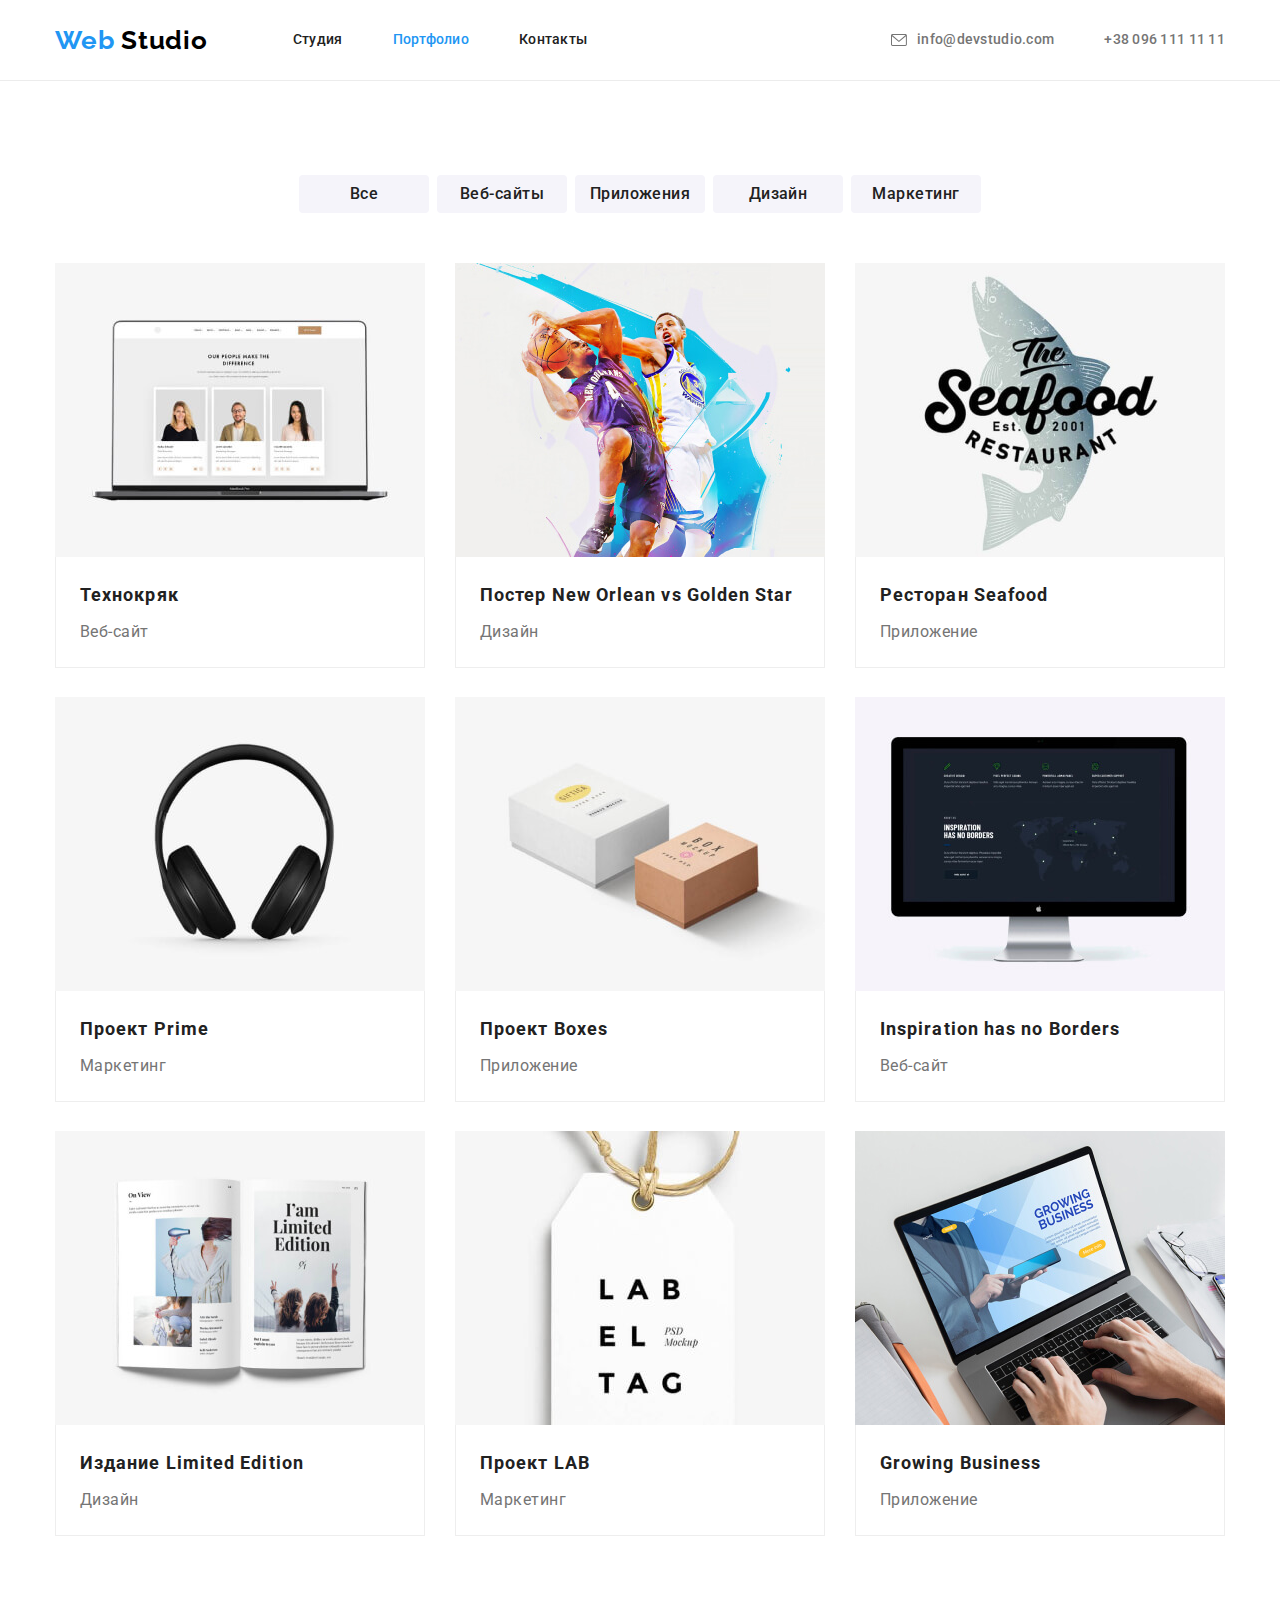
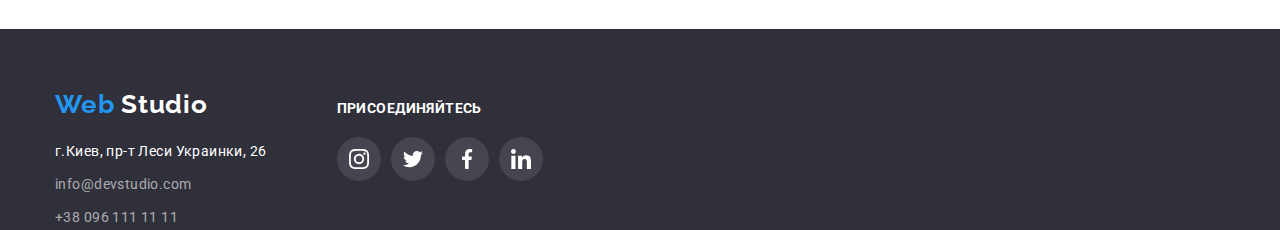
==== commit c9b7f153: "удаление подчеркивания" ====
--- a/portfolio.html
+++ b/portfolio.html
@@ -95,7 +95,7 @@
           <!--<div class="container portfolio">-->
           <ul class="projects-list-container list">
             <li class="projects-list-item">
-              <a class="projects-list-item-unit" href="">
+              <a class="projects-list-item-unit list link" href="">
                 <img
                   class="progects-list-img"
                   src="images/img8.jpg"
@@ -110,7 +110,7 @@
               </a>
             </li>
             <li class="projects-list-item">
-              <a class="projects-list-item-unit" href="">
+              <a class="projects-list-item-unit list link" href="">
                 <img
                   class="progects-list-img"
                   src="images/img7.jpg"
@@ -127,7 +127,7 @@
               </a>
             </li>
             <li class="projects-list-item">
-              <a class="projects-list-item-unit" href="">
+              <a class="projects-list-item-unit list link" href="">
                 <img
                   class="progects-list-img"
                   src="images/img6.jpg"
@@ -142,7 +142,7 @@
               </a>
             </li>
             <li class="projects-list-item">
-              <a class="projects-list-item-unit" href="">
+              <a class="projects-list-item-unit list link" href="">
                 <img
                   class="progects-list-img"
                   src="images/img5.jpg"
@@ -157,7 +157,7 @@
               </a>
             </li>
             <li class="projects-list-item">
-              <a class="projects-list-item-unit" href="">
+              <a class="projects-list-item-unit list link" href="">
                 <img
                   class="progects-list-img"
                   src="images/img4.jpg"
@@ -172,7 +172,7 @@
               </a>
             </li>
             <li class="projects-list-item">
-              <a class="projects-list-item-unit" href="">
+              <a class="projects-list-item-unit list link" href="">
                 <img
                   class="progects-list-img"
                   src="images/img3.jpg"
@@ -187,7 +187,7 @@
               </a>
             </li>
             <li class="projects-list-item">
-              <a class="projects-list-item-unit" href="">
+              <a class="projects-list-item-unit list link" href="">
                 <img
                   class="progects-list-img"
                   src="images/img2.jpg"
@@ -202,7 +202,7 @@
               </a>
             </li>
             <li class="projects-list-item">
-              <a class="projects-list-item-unit" href="">
+              <a class="projects-list-item-unit list link" href="">
                 <img
                   class="progects-list-img"
                   src="images/img1.jpg"
@@ -218,7 +218,7 @@
             </li>
 
             <li class="projects-list-item">
-              <a class="projects-list-item-unit" href="">
+              <a class="projects-list-item-unit list link" href="">
                 <img
                   class="progects-list-img"
                   src="images/img.jpg"
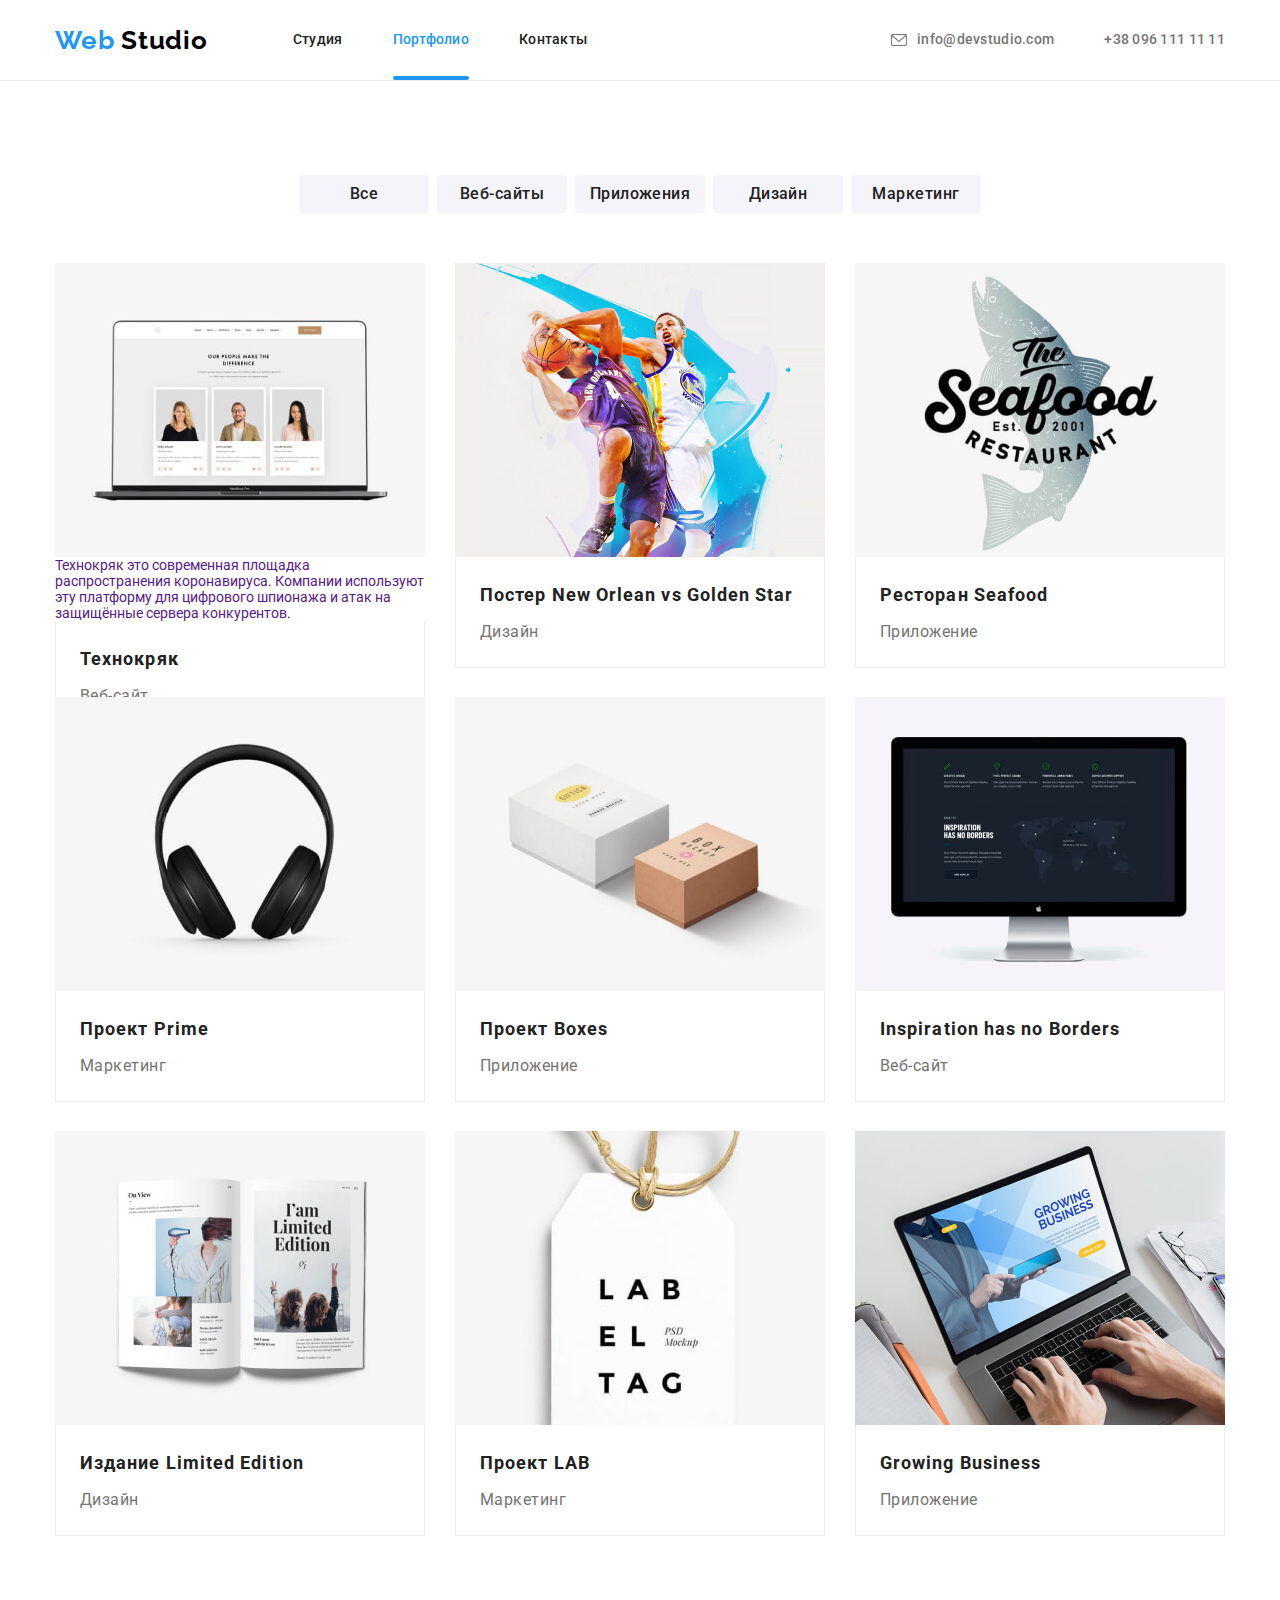
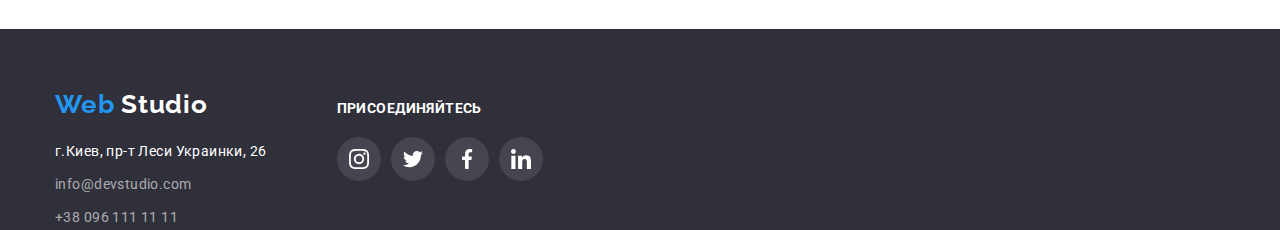
==== commit 6e93a4a3: "прописаны классы для оверлея в портфолио галлерее" ====
--- a/portfolio.html
+++ b/portfolio.html
@@ -96,13 +96,20 @@
           <ul class="projects-list-container list">
             <li class="projects-list-item">
               <a class="projects-list-item-unit list link" href="">
-                <img
-                  class="progects-list-img"
-                  src="images/img8.jpg"
-                  alt="Технокряк"
-                  width="370"
-                  height="294"
-                />
+                <div class="projects-list-item-wrapper">
+                  <img
+                    class="progects-list-img"
+                    src="images/img8.jpg"
+                    alt="Технокряк"
+                    width="370"
+                    height="294"
+                  />
+                  <p class="projects-overlay">
+                    Технокряк это современная площадка распространения
+                    коронавируса. Компании используют эту платформу для
+                    цифрового шпионажа и атак на защищённые сервера конкурентов.
+                  </p>
+                </div>
                 <div class="card">
                   <h3 class="portfolio-subtitle">Технокряк</h3>
                   <p class="portfolio-text">Веб-сайт</p>
--- a/css/styles.css
+++ b/css/styles.css
@@ -57,6 +57,21 @@
 .logo {
   margin-right: 85px;
 }
+.current {
+  position: relative;
+}
+.current::after {
+  content: '';
+  position: absolute;
+  display: block;
+  bottom: 0;
+  left: 0;
+  top: 76px;
+  width: 100%;
+  height: 4px;
+  background: var(--accent-color);
+  border-radius: 2px;
+}
 .navigation-list {
   display: flex;
   align-items: center;
@@ -71,7 +86,6 @@
   font-weight: 700;
   font-size: 26px;
   line-height: 1.19;
-  /* identical to box height */
   letter-spacing: 0.03em;
   color: #000000;
 }
@@ -81,12 +95,11 @@
   font-weight: 700;
   font-size: 26px;
   line-height: 1.19;
-  /* identical to box height */
-
   letter-spacing: 0.03em;
   color: var(--accent-color);
 }
 .navigation-list-link {
+  position: relative;
   font-weight: 500;
   font-size: 14px;
   line-height: 1.14;
@@ -145,6 +158,7 @@
 }
 
 .contact-list-item {
+  position: relative;
   display: flex;
   justify-items: center;
   align-items: center;
@@ -239,6 +253,8 @@
   padding-top: 94px;
   padding-bottom: 94px;
 }
+
+/* WHAT  WE  DO*/
 .title-3 {
   display: inline-block;
   margin-bottom: 10px;
@@ -268,6 +284,23 @@
 .subtitle-work {
   display: flex;
 }
+.subtitle-work-item-text {
+  display: block;
+  position: absolute;
+  text-align: center;
+  bottom: 0;
+  padding-top: 27px;
+  width: 370px;
+  height: 70px;
+  background: rgba(47, 48, 58, 0.8);
+  font-weight: 700;
+  font-size: 14px;
+  line-height: 1.14;
+  text-align: center;
+  letter-spacing: 0.03em;
+  text-transform: uppercase;
+  color: var(--title-dark-theme-color);
+}
 .subtitle-work-item:not(:last-child) {
   margin-right: 30px;
 }
@@ -277,6 +310,7 @@
 }
 .subtitle-work-item {
   display: block;
+  position: relative;
 }
 .subtitle-box {
   display: flex;
@@ -290,19 +324,6 @@
   margin-left: 0px;
   margin-bottom: 30px;
 }
-/*.displayed {
-  display: block;
-}*/
-/*.subtitle-work-h {
-  font-weight: 700;
-  font-size: 14px;
-  line-height: 1.14;
-  text-align: center;
-  letter-spacing: 0.03em;
-  text-transform: uppercase;
-  color: var(--title-dark-theme-color);
-}*/
-
 .section-subtitle {
   padding-top: 94px;
   padding-bottom: 0px;
